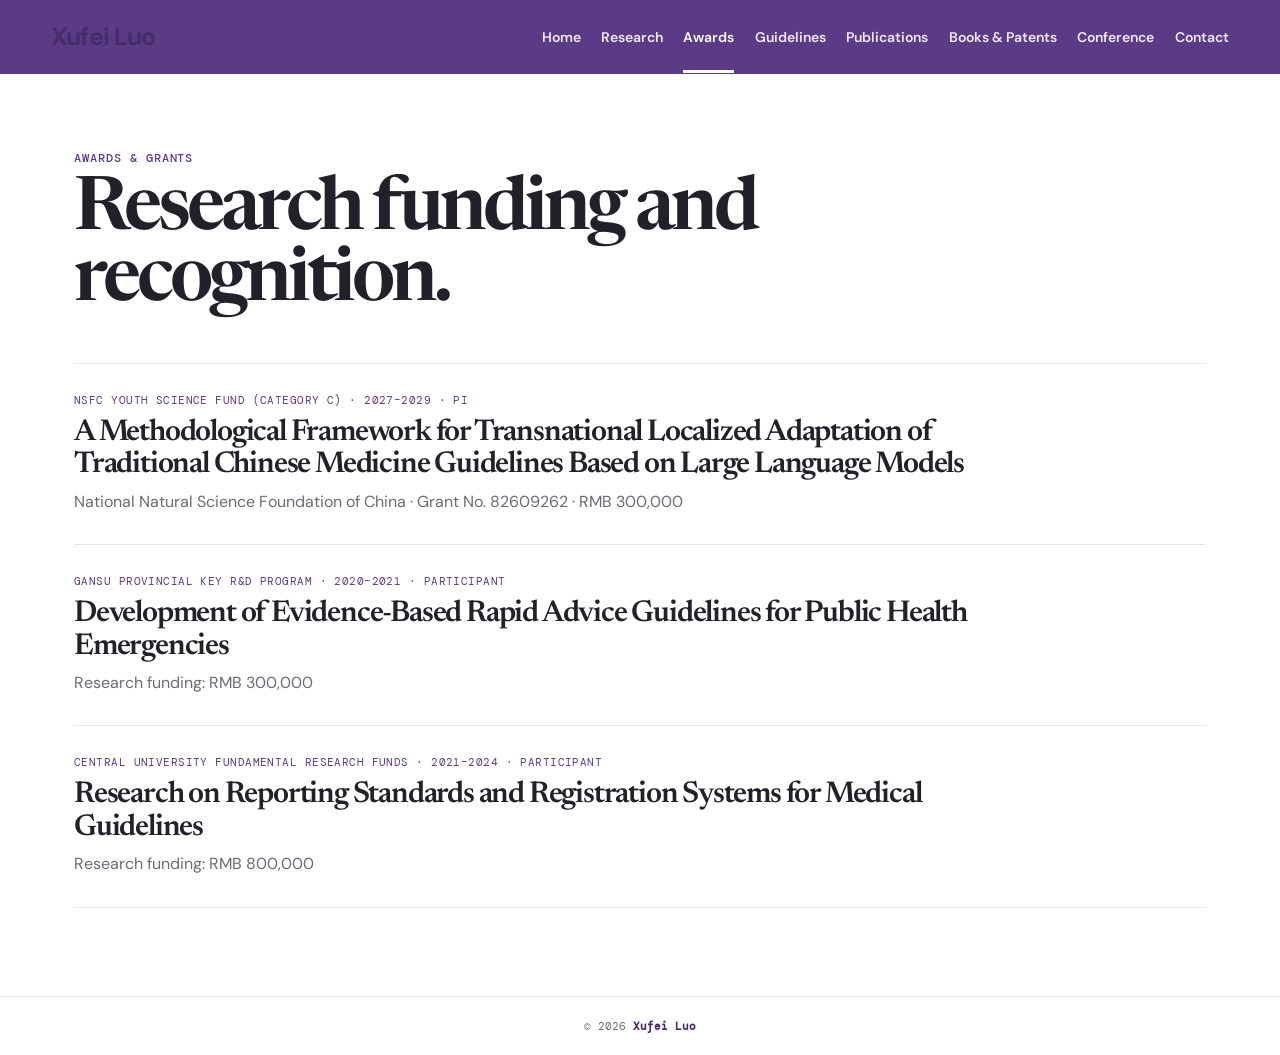
==== awards.html @ 678b9fd6 "Redesign site as minimal purple multi-page portfolio" ====
<!doctype html><html lang="en"><head><meta charset="utf-8"><meta name="viewport" content="width=device-width,initial-scale=1"><title>Awards &amp; Grants | Xufei Luo</title><link rel="preconnect" href="https://fonts.googleapis.com"><link rel="preconnect" href="https://fonts.gstatic.com" crossorigin><link href="https://fonts.googleapis.com/css2?family=DM+Mono:wght@400;500&family=DM+Sans:opsz,wght@9..40,400;9..40,500;9..40,600&family=Newsreader:opsz,wght@6..72,500;6..72,600&display=swap" rel="stylesheet"><link rel="stylesheet" href="styles.css"></head><body>
<header class="site-header"><a class="brand" href="index.html">Xufei Luo</a><nav class="site-nav" aria-label="Primary navigation"><a href="index.html">Home</a><a href="research.html">Research</a><a href="awards.html" aria-current="page">Awards</a><a href="guidelines.html">Guidelines</a><a href="publications.html">Publications</a><a href="books.html">Books &amp; Patents</a><a href="conference.html">Conference</a><a href="contact.html">Contact</a></nav></header>
<main class="page"><p class="page-label">Awards &amp; Grants</p><h1 class="page-title">Research funding and recognition.</h1><section class="grant-list"><article class="grant"><p class="grant-meta">NSFC Youth Science Fund (Category C) · 2027–2029 · PI</p><h2>A Methodological Framework for Transnational Localized Adaptation of Traditional Chinese Medicine Guidelines Based on Large Language Models</h2><p>National Natural Science Foundation of China · Grant No. 82609262 · RMB 300,000</p></article><article class="grant"><p class="grant-meta">Gansu Provincial Key R&amp;D Program · 2020–2021 · Participant</p><h2>Development of Evidence-Based Rapid Advice Guidelines for Public Health Emergencies</h2><p>Research funding: RMB 300,000</p></article><article class="grant"><p class="grant-meta">Central University Fundamental Research Funds · 2021–2024 · Participant</p><h2>Research on Reporting Standards and Registration Systems for Medical Guidelines</h2><p>Research funding: RMB 800,000</p></article></section></main><footer>© <span data-year></span> Xufei Luo</footer><script src="script.js"></script></body></html>
---- styles.css ----
:root { --purple:#5b3b86; --purple-dark:#462c69; --paper:#fff; --ink:#24202a; --muted:#6e6975; --line:#e7e2eb; --soft:#f7f4fa; --sans:"DM Sans",Arial,sans-serif; --serif:"Newsreader",Georgia,serif; --mono:"DM Mono",monospace; }
* { box-sizing:border-box; } html { scroll-behavior:smooth; } body { margin:0; color:var(--ink); background:var(--paper); font:16px/1.65 var(--sans); } a { color:inherit; text-decoration:none; }
.skip-link { position:fixed; top:-80px; left:16px; padding:8px 12px; background:var(--purple); color:#fff; z-index:9; }.skip-link:focus { top:16px; }
.site-header { min-height:74px; background:var(--purple); color:#fff; display:flex; align-items:center; justify-content:space-between; padding:0 clamp(20px,4vw,72px); gap:24px; }.brand { font-size:25px; font-weight:700; letter-spacing:-.035em; white-space:nowrap; }.site-nav { display:flex; align-items:center; gap:clamp(14px,1.6vw,30px); font-size:14px; font-weight:600; white-space:nowrap; }.site-nav a { opacity:.9; padding:25px 0 21px; border-bottom:3px solid transparent; }.site-nav a:hover,.site-nav a[aria-current="page"] { opacity:1; border-color:#fff; }
.page { max-width:1260px; margin:0 auto; padding:76px clamp(22px,5vw,74px) 88px; }.home { padding-top:96px; }.home-grid { display:grid; grid-template-columns:390px minmax(0,1fr); gap:68px; align-items:start; }.profile { text-align:center; }.profile-photo { width:254px; height:254px; margin:0 auto 26px; border-radius:50%; overflow:hidden; background:#ded6e9; }.profile-photo img { width:100%; height:100%; object-fit:cover; object-position:50% 20%; }.profile h1 { margin:0; color:var(--purple-dark); font:600 clamp(42px,5vw,61px)/1 var(--serif); letter-spacing:-.055em; }.profile-role { margin:11px 0 22px; color:var(--muted); font-size:15px; }.contact-pills { display:flex; justify-content:center; flex-wrap:wrap; gap:9px; }.contact-pills a { border:1px solid var(--purple); color:var(--purple); padding:6px 10px; border-radius:5px; font-size:13px; }.contact-pills a:hover { color:#fff; background:var(--purple); }.home-copy { padding-left:58px; border-left:1px solid var(--line); font-size:18px; line-height:1.72; }.home-copy p { margin:0 0 22px; }.home-copy strong { color:var(--purple-dark); }
.page-label { margin:0 0 11px; color:var(--purple); font:500 12px var(--mono); text-transform:uppercase; letter-spacing:.08em; }.page-title { max-width:900px; margin:0 0 44px; font:600 clamp(45px,6vw,74px)/.96 var(--serif); letter-spacing:-.055em; }.lead { max-width:830px; margin:-22px 0 45px; color:var(--muted); font-size:18px; }
.theme-grid,.guideline-grid { display:grid; grid-template-columns:repeat(2,minmax(0,1fr)); border-top:1px solid var(--line); border-left:1px solid var(--line); }.theme-grid article,.guideline-grid article { min-height:210px; padding:32px; border-right:1px solid var(--line); border-bottom:1px solid var(--line); }.theme-number,.guideline-grid article>span { color:var(--purple); font:12px var(--mono); }.theme-grid h2,.guideline-grid h2 { margin:25px 0 10px; font:600 30px/1.06 var(--serif); letter-spacing:-.04em; }.theme-grid p,.guideline-grid p { margin:0; color:var(--muted); font-size:15px; }
.entry-list { border-top:1px solid var(--line); }.entry { display:grid; grid-template-columns:88px minmax(0,1fr); gap:24px; padding:28px 0; border-bottom:1px solid var(--line); }.entry-year { color:var(--purple); font:12px var(--mono); padding-top:5px; }.entry h2 { max-width:850px; margin:0 0 8px; font:600 27px/1.1 var(--serif); letter-spacing:-.035em; }.entry p { margin:4px 0; color:var(--muted); font-size:14px; }.entry .venue { color:var(--ink); font:12px var(--mono); }.badge { display:inline-block; margin-bottom:11px; color:var(--purple); font:11px var(--mono); text-transform:uppercase; letter-spacing:.04em; }
.grant-list { border-top:1px solid var(--line); }.grant { padding:29px 0; border-bottom:1px solid var(--line); }.grant-meta { margin:0 0 10px; color:var(--purple); font:11px var(--mono); text-transform:uppercase; letter-spacing:.04em; }.grant h2 { max-width:910px; margin:0 0 7px; font:600 30px/1.08 var(--serif); letter-spacing:-.04em; }.grant p:last-child { margin:0; color:var(--muted); }
.details { margin-top:38px; border-top:1px solid var(--line); border-bottom:1px solid var(--line); }.details summary { display:flex; justify-content:space-between; padding:17px 0; cursor:pointer; list-style:none; color:var(--purple-dark); font:600 18px/1 var(--serif); }.details summary::after { content:"+"; font:400 24px/1 var(--sans); }.details[open] summary::after { content:"−"; }.record-output { margin:14px 0 28px; }.record-category { margin:28px 0 12px; color:var(--purple); font:11px var(--mono); letter-spacing:.06em; text-transform:uppercase; }.record-item { margin:0 0 19px; font-size:14px; line-height:1.7; }.name-emphasis { font-weight:700; color:var(--purple-dark); }
.books-layout { display:grid; grid-template-columns:minmax(0,1fr) 250px; gap:45px; align-items:start; }.book-record { padding:28px 0; border-top:1px solid var(--line); border-bottom:1px solid var(--line); }.book-record h2 { margin:0 0 10px; font:600 29px/1.08 var(--serif); }.book-record p { margin:0; color:var(--muted); }.book-note { padding:25px; background:var(--soft); color:var(--muted); font-size:14px; }
.contact-page { max-width:820px; text-align:center; padding-top:110px; }.contact-page .page-title { margin-left:auto; margin-right:auto; }.contact-email { display:inline-block; margin:6px 0 35px; color:var(--purple); font-size:24px; border-bottom:1px solid currentColor; }.contact-links { display:flex; justify-content:center; flex-wrap:wrap; gap:12px 26px; }.contact-links a { color:var(--purple); border-bottom:1px solid #cbbfe0; padding-bottom:2px; }
footer { border-top:1px solid var(--line); padding:22px clamp(22px,5vw,74px); color:var(--muted); font:11px var(--mono); text-align:center; }
@media (max-width:900px) { .site-header { align-items:flex-start; flex-direction:column; padding-top:15px; gap:0; }.site-nav { width:100%; overflow-x:auto; padding-bottom:0; }.site-nav a { padding:12px 0 14px; }.home-grid { grid-template-columns:1fr; gap:44px; }.home-copy { padding:0; border:0; }.books-layout { grid-template-columns:1fr; }.page { padding-top:52px; } }
@media (max-width:620px) { .site-nav { gap:18px; font-size:12px; }.brand { font-size:22px; }.home { padding-top:55px; }.profile-photo { width:205px; height:205px; }.home-copy { font-size:16px; }.theme-grid,.guideline-grid { grid-template-columns:1fr; }.theme-grid article,.guideline-grid article { min-height:0; padding:25px; }.entry { grid-template-columns:1fr; gap:5px; }.entry h2,.grant h2 { font-size:25px; }.page-title { margin-bottom:34px; } }
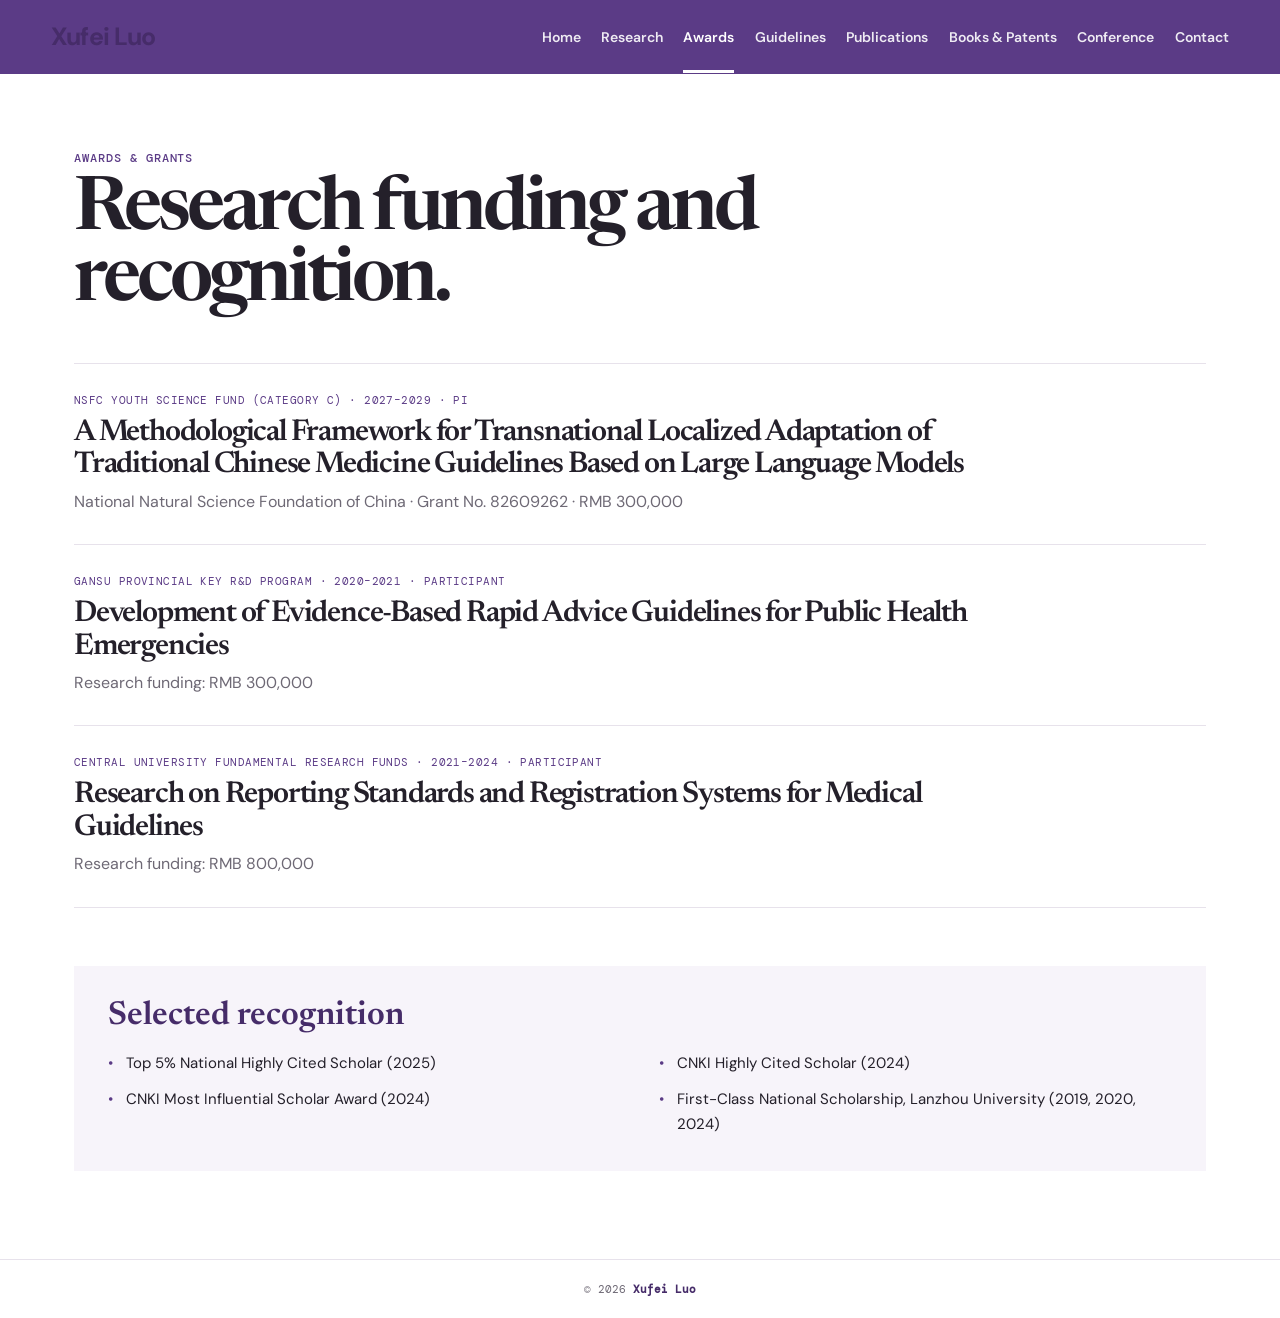
==== commit d809701f: "Enrich multi-page content and refine layout" ====
--- a/awards.html
+++ b/awards.html
@@ -1,3 +1,3 @@
 <!doctype html><html lang="en"><head><meta charset="utf-8"><meta name="viewport" content="width=device-width,initial-scale=1"><title>Awards &amp; Grants | Xufei Luo</title><link rel="preconnect" href="https://fonts.googleapis.com"><link rel="preconnect" href="https://fonts.gstatic.com" crossorigin><link href="https://fonts.googleapis.com/css2?family=DM+Mono:wght@400;500&family=DM+Sans:opsz,wght@9..40,400;9..40,500;9..40,600&family=Newsreader:opsz,wght@6..72,500;6..72,600&display=swap" rel="stylesheet"><link rel="stylesheet" href="styles.css"></head><body>
 <header class="site-header"><a class="brand" href="index.html">Xufei Luo</a><nav class="site-nav" aria-label="Primary navigation"><a href="index.html">Home</a><a href="research.html">Research</a><a href="awards.html" aria-current="page">Awards</a><a href="guidelines.html">Guidelines</a><a href="publications.html">Publications</a><a href="books.html">Books &amp; Patents</a><a href="conference.html">Conference</a><a href="contact.html">Contact</a></nav></header>
-<main class="page"><p class="page-label">Awards &amp; Grants</p><h1 class="page-title">Research funding and recognition.</h1><section class="grant-list"><article class="grant"><p class="grant-meta">NSFC Youth Science Fund (Category C) · 2027–2029 · PI</p><h2>A Methodological Framework for Transnational Localized Adaptation of Traditional Chinese Medicine Guidelines Based on Large Language Models</h2><p>National Natural Science Foundation of China · Grant No. 82609262 · RMB 300,000</p></article><article class="grant"><p class="grant-meta">Gansu Provincial Key R&amp;D Program · 2020–2021 · Participant</p><h2>Development of Evidence-Based Rapid Advice Guidelines for Public Health Emergencies</h2><p>Research funding: RMB 300,000</p></article><article class="grant"><p class="grant-meta">Central University Fundamental Research Funds · 2021–2024 · Participant</p><h2>Research on Reporting Standards and Registration Systems for Medical Guidelines</h2><p>Research funding: RMB 800,000</p></article></section></main><footer>© <span data-year></span> Xufei Luo</footer><script src="script.js"></script></body></html>
+<main class="page"><p class="page-label">Awards &amp; Grants</p><h1 class="page-title">Research funding and recognition.</h1><section class="grant-list"><article class="grant"><p class="grant-meta">NSFC Youth Science Fund (Category C) · 2027–2029 · PI</p><h2>A Methodological Framework for Transnational Localized Adaptation of Traditional Chinese Medicine Guidelines Based on Large Language Models</h2><p>National Natural Science Foundation of China · Grant No. 82609262 · RMB 300,000</p></article><article class="grant"><p class="grant-meta">Gansu Provincial Key R&amp;D Program · 2020–2021 · Participant</p><h2>Development of Evidence-Based Rapid Advice Guidelines for Public Health Emergencies</h2><p>Research funding: RMB 300,000</p></article><article class="grant"><p class="grant-meta">Central University Fundamental Research Funds · 2021–2024 · Participant</p><h2>Research on Reporting Standards and Registration Systems for Medical Guidelines</h2><p>Research funding: RMB 800,000</p></article></section><section class="representative"><h2>Selected recognition</h2><ul><li>Top 5% National Highly Cited Scholar (2025)</li><li>CNKI Highly Cited Scholar (2024)</li><li>CNKI Most Influential Scholar Award (2024)</li><li>First-Class National Scholarship, Lanzhou University (2019, 2020, 2024)</li></ul></section></main><footer>© <span data-year></span> Xufei Luo</footer><script src="script.js"></script></body></html>
--- a/styles.css
+++ b/styles.css
@@ -3,13 +3,16 @@
 .skip-link { position:fixed; top:-80px; left:16px; padding:8px 12px; background:var(--purple); color:#fff; z-index:9; }.skip-link:focus { top:16px; }
 .site-header { min-height:74px; background:var(--purple); color:#fff; display:flex; align-items:center; justify-content:space-between; padding:0 clamp(20px,4vw,72px); gap:24px; }.brand { font-size:25px; font-weight:700; letter-spacing:-.035em; white-space:nowrap; }.site-nav { display:flex; align-items:center; gap:clamp(14px,1.6vw,30px); font-size:14px; font-weight:600; white-space:nowrap; }.site-nav a { opacity:.9; padding:25px 0 21px; border-bottom:3px solid transparent; }.site-nav a:hover,.site-nav a[aria-current="page"] { opacity:1; border-color:#fff; }
 .page { max-width:1260px; margin:0 auto; padding:76px clamp(22px,5vw,74px) 88px; }.home { padding-top:96px; }.home-grid { display:grid; grid-template-columns:390px minmax(0,1fr); gap:68px; align-items:start; }.profile { text-align:center; }.profile-photo { width:254px; height:254px; margin:0 auto 26px; border-radius:50%; overflow:hidden; background:#ded6e9; }.profile-photo img { width:100%; height:100%; object-fit:cover; object-position:50% 20%; }.profile h1 { margin:0; color:var(--purple-dark); font:600 clamp(42px,5vw,61px)/1 var(--serif); letter-spacing:-.055em; }.profile-role { margin:11px 0 22px; color:var(--muted); font-size:15px; }.contact-pills { display:flex; justify-content:center; flex-wrap:wrap; gap:9px; }.contact-pills a { border:1px solid var(--purple); color:var(--purple); padding:6px 10px; border-radius:5px; font-size:13px; }.contact-pills a:hover { color:#fff; background:var(--purple); }.home-copy { padding-left:58px; border-left:1px solid var(--line); font-size:18px; line-height:1.72; }.home-copy p { margin:0 0 22px; }.home-copy strong { color:var(--purple-dark); }
+.home-details { display:grid; grid-template-columns:1fr 1fr; gap:52px; margin:74px 0 0; padding-top:36px; border-top:1px solid var(--line); }.home-details h2 { margin:0 0 17px; color:var(--purple-dark); font:600 30px/1.05 var(--serif); }.timeline { margin:0; padding:0; list-style:none; }.timeline li { display:grid; grid-template-columns:104px 1fr; gap:12px; padding:10px 0; border-bottom:1px solid var(--line); }.timeline span { color:var(--purple); font:11px var(--mono); padding-top:4px; }.timeline strong,.timeline em { display:block; }.timeline em { color:var(--muted); font-style:normal; font-size:14px; }.service-note { margin:0; color:var(--muted); font-size:15px; }
 .page-label { margin:0 0 11px; color:var(--purple); font:500 12px var(--mono); text-transform:uppercase; letter-spacing:.08em; }.page-title { max-width:900px; margin:0 0 44px; font:600 clamp(45px,6vw,74px)/.96 var(--serif); letter-spacing:-.055em; }.lead { max-width:830px; margin:-22px 0 45px; color:var(--muted); font-size:18px; }
 .theme-grid,.guideline-grid { display:grid; grid-template-columns:repeat(2,minmax(0,1fr)); border-top:1px solid var(--line); border-left:1px solid var(--line); }.theme-grid article,.guideline-grid article { min-height:210px; padding:32px; border-right:1px solid var(--line); border-bottom:1px solid var(--line); }.theme-number,.guideline-grid article>span { color:var(--purple); font:12px var(--mono); }.theme-grid h2,.guideline-grid h2 { margin:25px 0 10px; font:600 30px/1.06 var(--serif); letter-spacing:-.04em; }.theme-grid p,.guideline-grid p { margin:0; color:var(--muted); font-size:15px; }
+.representative { margin-top:58px; padding:34px; background:var(--soft); }.representative h2 { margin:0 0 18px; color:var(--purple-dark); font:600 33px/1 var(--serif); }.representative ul { display:grid; grid-template-columns:1fr 1fr; gap:12px 38px; margin:0; padding:0; list-style:none; }.representative li { padding-left:18px; position:relative; font-size:15px; }.representative li::before { content:"•"; position:absolute; left:0; color:var(--purple); }
 .entry-list { border-top:1px solid var(--line); }.entry { display:grid; grid-template-columns:88px minmax(0,1fr); gap:24px; padding:28px 0; border-bottom:1px solid var(--line); }.entry-year { color:var(--purple); font:12px var(--mono); padding-top:5px; }.entry h2 { max-width:850px; margin:0 0 8px; font:600 27px/1.1 var(--serif); letter-spacing:-.035em; }.entry p { margin:4px 0; color:var(--muted); font-size:14px; }.entry .venue { color:var(--ink); font:12px var(--mono); }.badge { display:inline-block; margin-bottom:11px; color:var(--purple); font:11px var(--mono); text-transform:uppercase; letter-spacing:.04em; }
 .grant-list { border-top:1px solid var(--line); }.grant { padding:29px 0; border-bottom:1px solid var(--line); }.grant-meta { margin:0 0 10px; color:var(--purple); font:11px var(--mono); text-transform:uppercase; letter-spacing:.04em; }.grant h2 { max-width:910px; margin:0 0 7px; font:600 30px/1.08 var(--serif); letter-spacing:-.04em; }.grant p:last-child { margin:0; color:var(--muted); }
 .details { margin-top:38px; border-top:1px solid var(--line); border-bottom:1px solid var(--line); }.details summary { display:flex; justify-content:space-between; padding:17px 0; cursor:pointer; list-style:none; color:var(--purple-dark); font:600 18px/1 var(--serif); }.details summary::after { content:"+"; font:400 24px/1 var(--sans); }.details[open] summary::after { content:"−"; }.record-output { margin:14px 0 28px; }.record-category { margin:28px 0 12px; color:var(--purple); font:11px var(--mono); letter-spacing:.06em; text-transform:uppercase; }.record-item { margin:0 0 19px; font-size:14px; line-height:1.7; }.name-emphasis { font-weight:700; color:var(--purple-dark); }
 .books-layout { display:grid; grid-template-columns:minmax(0,1fr) 250px; gap:45px; align-items:start; }.book-record { padding:28px 0; border-top:1px solid var(--line); border-bottom:1px solid var(--line); }.book-record h2 { margin:0 0 10px; font:600 29px/1.08 var(--serif); }.book-record p { margin:0; color:var(--muted); }.book-note { padding:25px; background:var(--soft); color:var(--muted); font-size:14px; }
+.book-list { border-top:1px solid var(--line); }.book-list article { padding:20px 0; border-bottom:1px solid var(--line); }.book-list h2 { margin:0 0 5px; font:600 24px/1.1 var(--serif); }.book-list p { margin:0; color:var(--muted); font-size:14px; }
 .contact-page { max-width:820px; text-align:center; padding-top:110px; }.contact-page .page-title { margin-left:auto; margin-right:auto; }.contact-email { display:inline-block; margin:6px 0 35px; color:var(--purple); font-size:24px; border-bottom:1px solid currentColor; }.contact-links { display:flex; justify-content:center; flex-wrap:wrap; gap:12px 26px; }.contact-links a { color:var(--purple); border-bottom:1px solid #cbbfe0; padding-bottom:2px; }
 footer { border-top:1px solid var(--line); padding:22px clamp(22px,5vw,74px); color:var(--muted); font:11px var(--mono); text-align:center; }
-@media (max-width:900px) { .site-header { align-items:flex-start; flex-direction:column; padding-top:15px; gap:0; }.site-nav { width:100%; overflow-x:auto; padding-bottom:0; }.site-nav a { padding:12px 0 14px; }.home-grid { grid-template-columns:1fr; gap:44px; }.home-copy { padding:0; border:0; }.books-layout { grid-template-columns:1fr; }.page { padding-top:52px; } }
-@media (max-width:620px) { .site-nav { gap:18px; font-size:12px; }.brand { font-size:22px; }.home { padding-top:55px; }.profile-photo { width:205px; height:205px; }.home-copy { font-size:16px; }.theme-grid,.guideline-grid { grid-template-columns:1fr; }.theme-grid article,.guideline-grid article { min-height:0; padding:25px; }.entry { grid-template-columns:1fr; gap:5px; }.entry h2,.grant h2 { font-size:25px; }.page-title { margin-bottom:34px; } }
+@media (max-width:900px) { .site-header { align-items:flex-start; flex-direction:column; padding-top:15px; gap:0; }.site-nav { width:100%; overflow-x:auto; padding-bottom:0; }.site-nav a { padding:12px 0 14px; }.home-grid { grid-template-columns:1fr; gap:44px; }.home-copy { padding:0; border:0; }.home-details { grid-template-columns:1fr; gap:36px; }.books-layout { grid-template-columns:1fr; }.page { padding-top:52px; } }
+@media (max-width:620px) { .site-nav { gap:18px; font-size:12px; }.brand { font-size:22px; }.home { padding-top:55px; }.profile-photo { width:205px; height:205px; }.home-copy { font-size:16px; }.theme-grid,.guideline-grid,.representative ul { grid-template-columns:1fr; }.theme-grid article,.guideline-grid article { min-height:0; padding:25px; }.entry { grid-template-columns:1fr; gap:5px; }.entry h2,.grant h2 { font-size:25px; }.page-title { margin-bottom:34px; } }
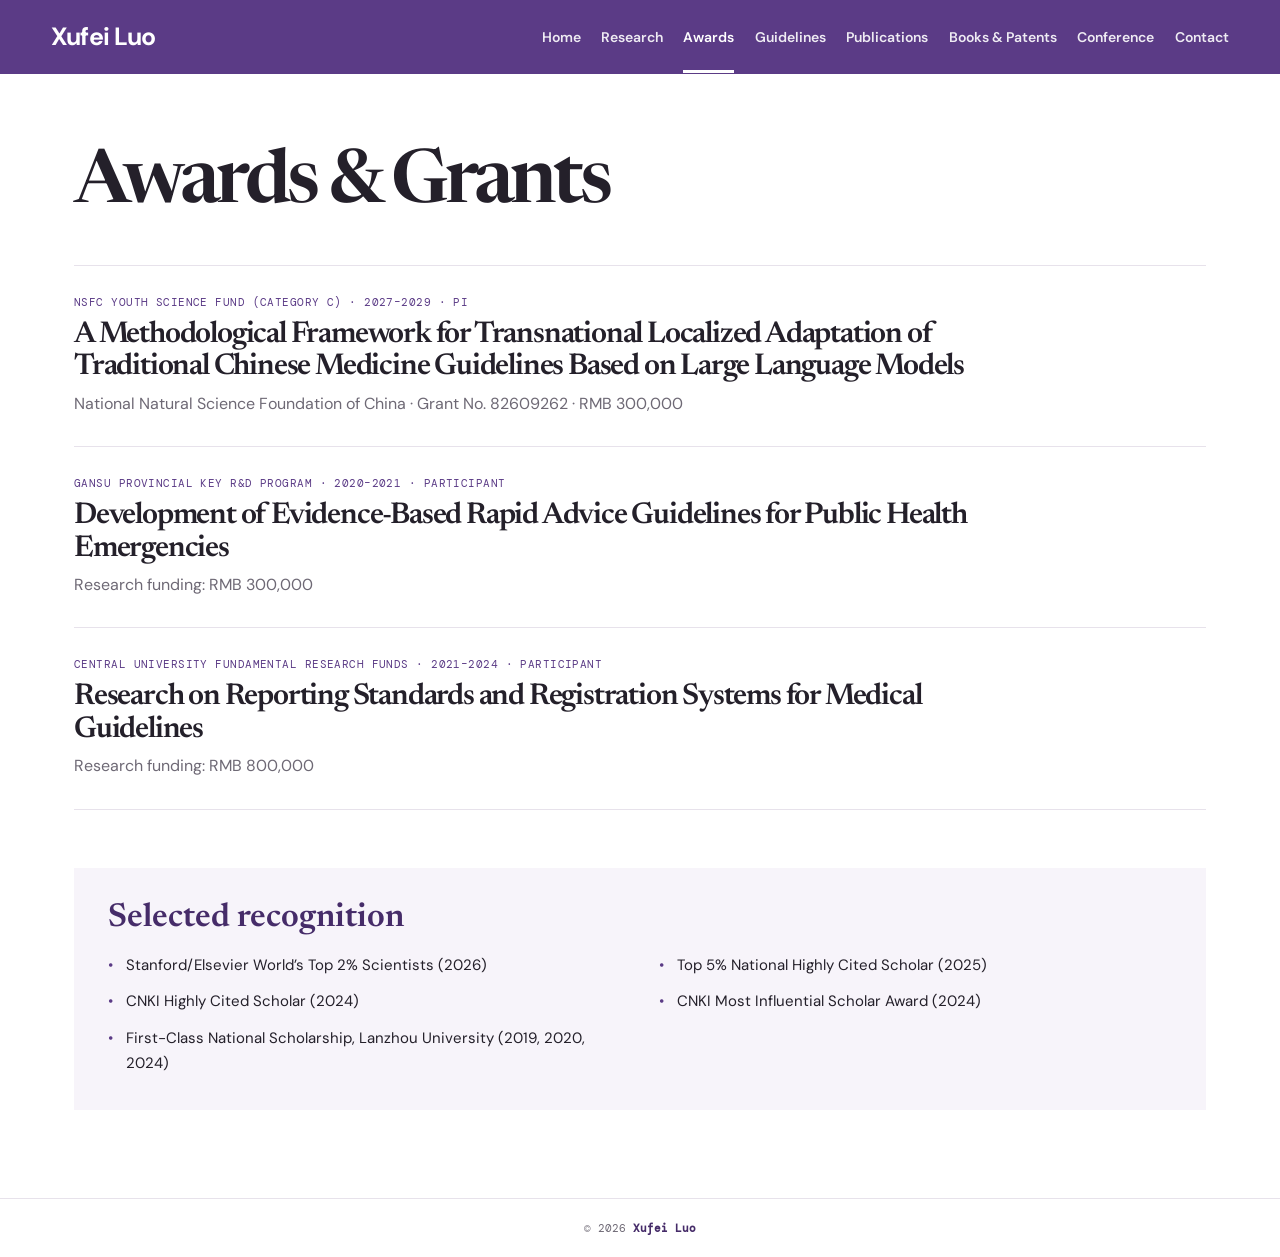
==== commit 03c9a631: "Update publications and scientist recognition" ====
--- a/awards.html
+++ b/awards.html
@@ -1,3 +1,3 @@
 <!doctype html><html lang="en"><head><meta charset="utf-8"><meta name="viewport" content="width=device-width,initial-scale=1"><title>Awards &amp; Grants | Xufei Luo</title><link rel="preconnect" href="https://fonts.googleapis.com"><link rel="preconnect" href="https://fonts.gstatic.com" crossorigin><link href="https://fonts.googleapis.com/css2?family=DM+Mono:wght@400;500&family=DM+Sans:opsz,wght@9..40,400;9..40,500;9..40,600&family=Newsreader:opsz,wght@6..72,500;6..72,600&display=swap" rel="stylesheet"><link rel="stylesheet" href="styles.css"></head><body>
 <header class="site-header"><a class="brand" href="index.html">Xufei Luo</a><nav class="site-nav" aria-label="Primary navigation"><a href="index.html">Home</a><a href="research.html">Research</a><a href="awards.html" aria-current="page">Awards</a><a href="guidelines.html">Guidelines</a><a href="publications.html">Publications</a><a href="books.html">Books &amp; Patents</a><a href="conference.html">Conference</a><a href="contact.html">Contact</a></nav></header>
-<main class="page"><p class="page-label">Awards &amp; Grants</p><h1 class="page-title">Research funding and recognition.</h1><section class="grant-list"><article class="grant"><p class="grant-meta">NSFC Youth Science Fund (Category C) · 2027–2029 · PI</p><h2>A Methodological Framework for Transnational Localized Adaptation of Traditional Chinese Medicine Guidelines Based on Large Language Models</h2><p>National Natural Science Foundation of China · Grant No. 82609262 · RMB 300,000</p></article><article class="grant"><p class="grant-meta">Gansu Provincial Key R&amp;D Program · 2020–2021 · Participant</p><h2>Development of Evidence-Based Rapid Advice Guidelines for Public Health Emergencies</h2><p>Research funding: RMB 300,000</p></article><article class="grant"><p class="grant-meta">Central University Fundamental Research Funds · 2021–2024 · Participant</p><h2>Research on Reporting Standards and Registration Systems for Medical Guidelines</h2><p>Research funding: RMB 800,000</p></article></section><section class="representative"><h2>Selected recognition</h2><ul><li>Top 5% National Highly Cited Scholar (2025)</li><li>CNKI Highly Cited Scholar (2024)</li><li>CNKI Most Influential Scholar Award (2024)</li><li>First-Class National Scholarship, Lanzhou University (2019, 2020, 2024)</li></ul></section></main><footer>© <span data-year></span> Xufei Luo</footer><script src="script.js"></script></body></html>
+<main class="page"><p class="page-label">Awards &amp; Grants</p><h1 class="page-title">Research funding and recognition.</h1><section class="grant-list"><article class="grant"><p class="grant-meta">NSFC Youth Science Fund (Category C) · 2027–2029 · PI</p><h2>A Methodological Framework for Transnational Localized Adaptation of Traditional Chinese Medicine Guidelines Based on Large Language Models</h2><p>National Natural Science Foundation of China · Grant No. 82609262 · RMB 300,000</p></article><article class="grant"><p class="grant-meta">Gansu Provincial Key R&amp;D Program · 2020–2021 · Participant</p><h2>Development of Evidence-Based Rapid Advice Guidelines for Public Health Emergencies</h2><p>Research funding: RMB 300,000</p></article><article class="grant"><p class="grant-meta">Central University Fundamental Research Funds · 2021–2024 · Participant</p><h2>Research on Reporting Standards and Registration Systems for Medical Guidelines</h2><p>Research funding: RMB 800,000</p></article></section><section class="representative"><h2>Selected recognition</h2><ul><li>Stanford/Elsevier World’s Top 2% Scientists (2026)</li><li>Top 5% National Highly Cited Scholar (2025)</li><li>CNKI Highly Cited Scholar (2024)</li><li>CNKI Most Influential Scholar Award (2024)</li><li>First-Class National Scholarship, Lanzhou University (2019, 2020, 2024)</li></ul></section></main><footer>© <span data-year></span> Xufei Luo</footer><script src="script.js"></script></body></html>
--- a/styles.css
+++ b/styles.css
@@ -1,15 +1,16 @@
 :root { --purple:#5b3b86; --purple-dark:#462c69; --paper:#fff; --ink:#24202a; --muted:#6e6975; --line:#e7e2eb; --soft:#f7f4fa; --sans:"DM Sans",Arial,sans-serif; --serif:"Newsreader",Georgia,serif; --mono:"DM Mono",monospace; }
 * { box-sizing:border-box; } html { scroll-behavior:smooth; } body { margin:0; color:var(--ink); background:var(--paper); font:16px/1.65 var(--sans); } a { color:inherit; text-decoration:none; }
 .skip-link { position:fixed; top:-80px; left:16px; padding:8px 12px; background:var(--purple); color:#fff; z-index:9; }.skip-link:focus { top:16px; }
-.site-header { min-height:74px; background:var(--purple); color:#fff; display:flex; align-items:center; justify-content:space-between; padding:0 clamp(20px,4vw,72px); gap:24px; }.brand { font-size:25px; font-weight:700; letter-spacing:-.035em; white-space:nowrap; }.site-nav { display:flex; align-items:center; gap:clamp(14px,1.6vw,30px); font-size:14px; font-weight:600; white-space:nowrap; }.site-nav a { opacity:.9; padding:25px 0 21px; border-bottom:3px solid transparent; }.site-nav a:hover,.site-nav a[aria-current="page"] { opacity:1; border-color:#fff; }
+.site-header { min-height:74px; background:var(--purple); color:#fff; display:flex; align-items:center; justify-content:space-between; padding:0 clamp(20px,4vw,72px); gap:24px; }.site-header .brand { color:#fff !important; font-size:25px; font-weight:700; letter-spacing:-.035em; white-space:nowrap; }.site-nav { display:flex; align-items:center; gap:clamp(14px,1.6vw,30px); font-size:14px; font-weight:600; white-space:nowrap; }.site-header .site-nav a { color:#fff !important; opacity:.9; padding:25px 0 21px; border-bottom:3px solid transparent; }.site-nav a:hover,.site-nav a[aria-current="page"] { opacity:1; border-color:#fff; }
 .page { max-width:1260px; margin:0 auto; padding:76px clamp(22px,5vw,74px) 88px; }.home { padding-top:96px; }.home-grid { display:grid; grid-template-columns:390px minmax(0,1fr); gap:68px; align-items:start; }.profile { text-align:center; }.profile-photo { width:254px; height:254px; margin:0 auto 26px; border-radius:50%; overflow:hidden; background:#ded6e9; }.profile-photo img { width:100%; height:100%; object-fit:cover; object-position:50% 20%; }.profile h1 { margin:0; color:var(--purple-dark); font:600 clamp(42px,5vw,61px)/1 var(--serif); letter-spacing:-.055em; }.profile-role { margin:11px 0 22px; color:var(--muted); font-size:15px; }.contact-pills { display:flex; justify-content:center; flex-wrap:wrap; gap:9px; }.contact-pills a { border:1px solid var(--purple); color:var(--purple); padding:6px 10px; border-radius:5px; font-size:13px; }.contact-pills a:hover { color:#fff; background:var(--purple); }.home-copy { padding-left:58px; border-left:1px solid var(--line); font-size:18px; line-height:1.72; }.home-copy p { margin:0 0 22px; }.home-copy strong { color:var(--purple-dark); }
 .home-details { display:grid; grid-template-columns:1fr 1fr; gap:52px; margin:74px 0 0; padding-top:36px; border-top:1px solid var(--line); }.home-details h2 { margin:0 0 17px; color:var(--purple-dark); font:600 30px/1.05 var(--serif); }.timeline { margin:0; padding:0; list-style:none; }.timeline li { display:grid; grid-template-columns:104px 1fr; gap:12px; padding:10px 0; border-bottom:1px solid var(--line); }.timeline span { color:var(--purple); font:11px var(--mono); padding-top:4px; }.timeline strong,.timeline em { display:block; }.timeline em { color:var(--muted); font-style:normal; font-size:14px; }.service-note { margin:0; color:var(--muted); font-size:15px; }
-.page-label { margin:0 0 11px; color:var(--purple); font:500 12px var(--mono); text-transform:uppercase; letter-spacing:.08em; }.page-title { max-width:900px; margin:0 0 44px; font:600 clamp(45px,6vw,74px)/.96 var(--serif); letter-spacing:-.055em; }.lead { max-width:830px; margin:-22px 0 45px; color:var(--muted); font-size:18px; }
+.page-label { display:none; }.page-title { max-width:900px; margin:0 0 44px; font:600 clamp(45px,6vw,74px)/.96 var(--serif); letter-spacing:-.055em; }.lead { max-width:830px; margin:-22px 0 45px; color:var(--muted); font-size:18px; }
 .theme-grid,.guideline-grid { display:grid; grid-template-columns:repeat(2,minmax(0,1fr)); border-top:1px solid var(--line); border-left:1px solid var(--line); }.theme-grid article,.guideline-grid article { min-height:210px; padding:32px; border-right:1px solid var(--line); border-bottom:1px solid var(--line); }.theme-number,.guideline-grid article>span { color:var(--purple); font:12px var(--mono); }.theme-grid h2,.guideline-grid h2 { margin:25px 0 10px; font:600 30px/1.06 var(--serif); letter-spacing:-.04em; }.theme-grid p,.guideline-grid p { margin:0; color:var(--muted); font-size:15px; }
 .representative { margin-top:58px; padding:34px; background:var(--soft); }.representative h2 { margin:0 0 18px; color:var(--purple-dark); font:600 33px/1 var(--serif); }.representative ul { display:grid; grid-template-columns:1fr 1fr; gap:12px 38px; margin:0; padding:0; list-style:none; }.representative li { padding-left:18px; position:relative; font-size:15px; }.representative li::before { content:"•"; position:absolute; left:0; color:var(--purple); }
+.research-list { max-width:980px; border-top:1px solid var(--line); }.research-area { padding:34px 0 30px; border-bottom:1px solid var(--line); }.research-area h2 { margin:0 0 10px; font:600 31px/1.08 var(--serif); letter-spacing:-.035em; }.research-area>p { margin:0 0 17px; color:var(--muted); }.research-area ol { margin:0; padding-left:22px; }.research-area li { margin:0 0 12px; padding-left:3px; font-size:15px; line-height:1.7; }
 .entry-list { border-top:1px solid var(--line); }.entry { display:grid; grid-template-columns:88px minmax(0,1fr); gap:24px; padding:28px 0; border-bottom:1px solid var(--line); }.entry-year { color:var(--purple); font:12px var(--mono); padding-top:5px; }.entry h2 { max-width:850px; margin:0 0 8px; font:600 27px/1.1 var(--serif); letter-spacing:-.035em; }.entry p { margin:4px 0; color:var(--muted); font-size:14px; }.entry .venue { color:var(--ink); font:12px var(--mono); }.badge { display:inline-block; margin-bottom:11px; color:var(--purple); font:11px var(--mono); text-transform:uppercase; letter-spacing:.04em; }
 .grant-list { border-top:1px solid var(--line); }.grant { padding:29px 0; border-bottom:1px solid var(--line); }.grant-meta { margin:0 0 10px; color:var(--purple); font:11px var(--mono); text-transform:uppercase; letter-spacing:.04em; }.grant h2 { max-width:910px; margin:0 0 7px; font:600 30px/1.08 var(--serif); letter-spacing:-.04em; }.grant p:last-child { margin:0; color:var(--muted); }
-.details { margin-top:38px; border-top:1px solid var(--line); border-bottom:1px solid var(--line); }.details summary { display:flex; justify-content:space-between; padding:17px 0; cursor:pointer; list-style:none; color:var(--purple-dark); font:600 18px/1 var(--serif); }.details summary::after { content:"+"; font:400 24px/1 var(--sans); }.details[open] summary::after { content:"−"; }.record-output { margin:14px 0 28px; }.record-category { margin:28px 0 12px; color:var(--purple); font:11px var(--mono); letter-spacing:.06em; text-transform:uppercase; }.record-item { margin:0 0 19px; font-size:14px; line-height:1.7; }.name-emphasis { font-weight:700; color:var(--purple-dark); }
+.details { margin-top:38px; border-top:1px solid var(--line); border-bottom:1px solid var(--line); }.details summary { display:flex; justify-content:space-between; padding:17px 0; cursor:pointer; list-style:none; color:var(--purple-dark); font:600 18px/1 var(--serif); }.details summary::after { content:"+"; font:400 24px/1 var(--sans); }.details[open] summary::after { content:"−"; }.record-output { margin:14px 0 28px; }.full-record { margin-top:0; }.record-category { margin:28px 0 12px; color:var(--purple); font:11px var(--mono); letter-spacing:.06em; text-transform:uppercase; }.record-item { margin:0 0 19px; font-size:14px; line-height:1.7; }.name-emphasis { font-weight:700; color:var(--purple-dark); }
 .books-layout { display:grid; grid-template-columns:minmax(0,1fr) 250px; gap:45px; align-items:start; }.book-record { padding:28px 0; border-top:1px solid var(--line); border-bottom:1px solid var(--line); }.book-record h2 { margin:0 0 10px; font:600 29px/1.08 var(--serif); }.book-record p { margin:0; color:var(--muted); }.book-note { padding:25px; background:var(--soft); color:var(--muted); font-size:14px; }
 .book-list { border-top:1px solid var(--line); }.book-list article { padding:20px 0; border-bottom:1px solid var(--line); }.book-list h2 { margin:0 0 5px; font:600 24px/1.1 var(--serif); }.book-list p { margin:0; color:var(--muted); font-size:14px; }
 .contact-page { max-width:820px; text-align:center; padding-top:110px; }.contact-page .page-title { margin-left:auto; margin-right:auto; }.contact-email { display:inline-block; margin:6px 0 35px; color:var(--purple); font-size:24px; border-bottom:1px solid currentColor; }.contact-links { display:flex; justify-content:center; flex-wrap:wrap; gap:12px 26px; }.contact-links a { color:var(--purple); border-bottom:1px solid #cbbfe0; padding-bottom:2px; }
